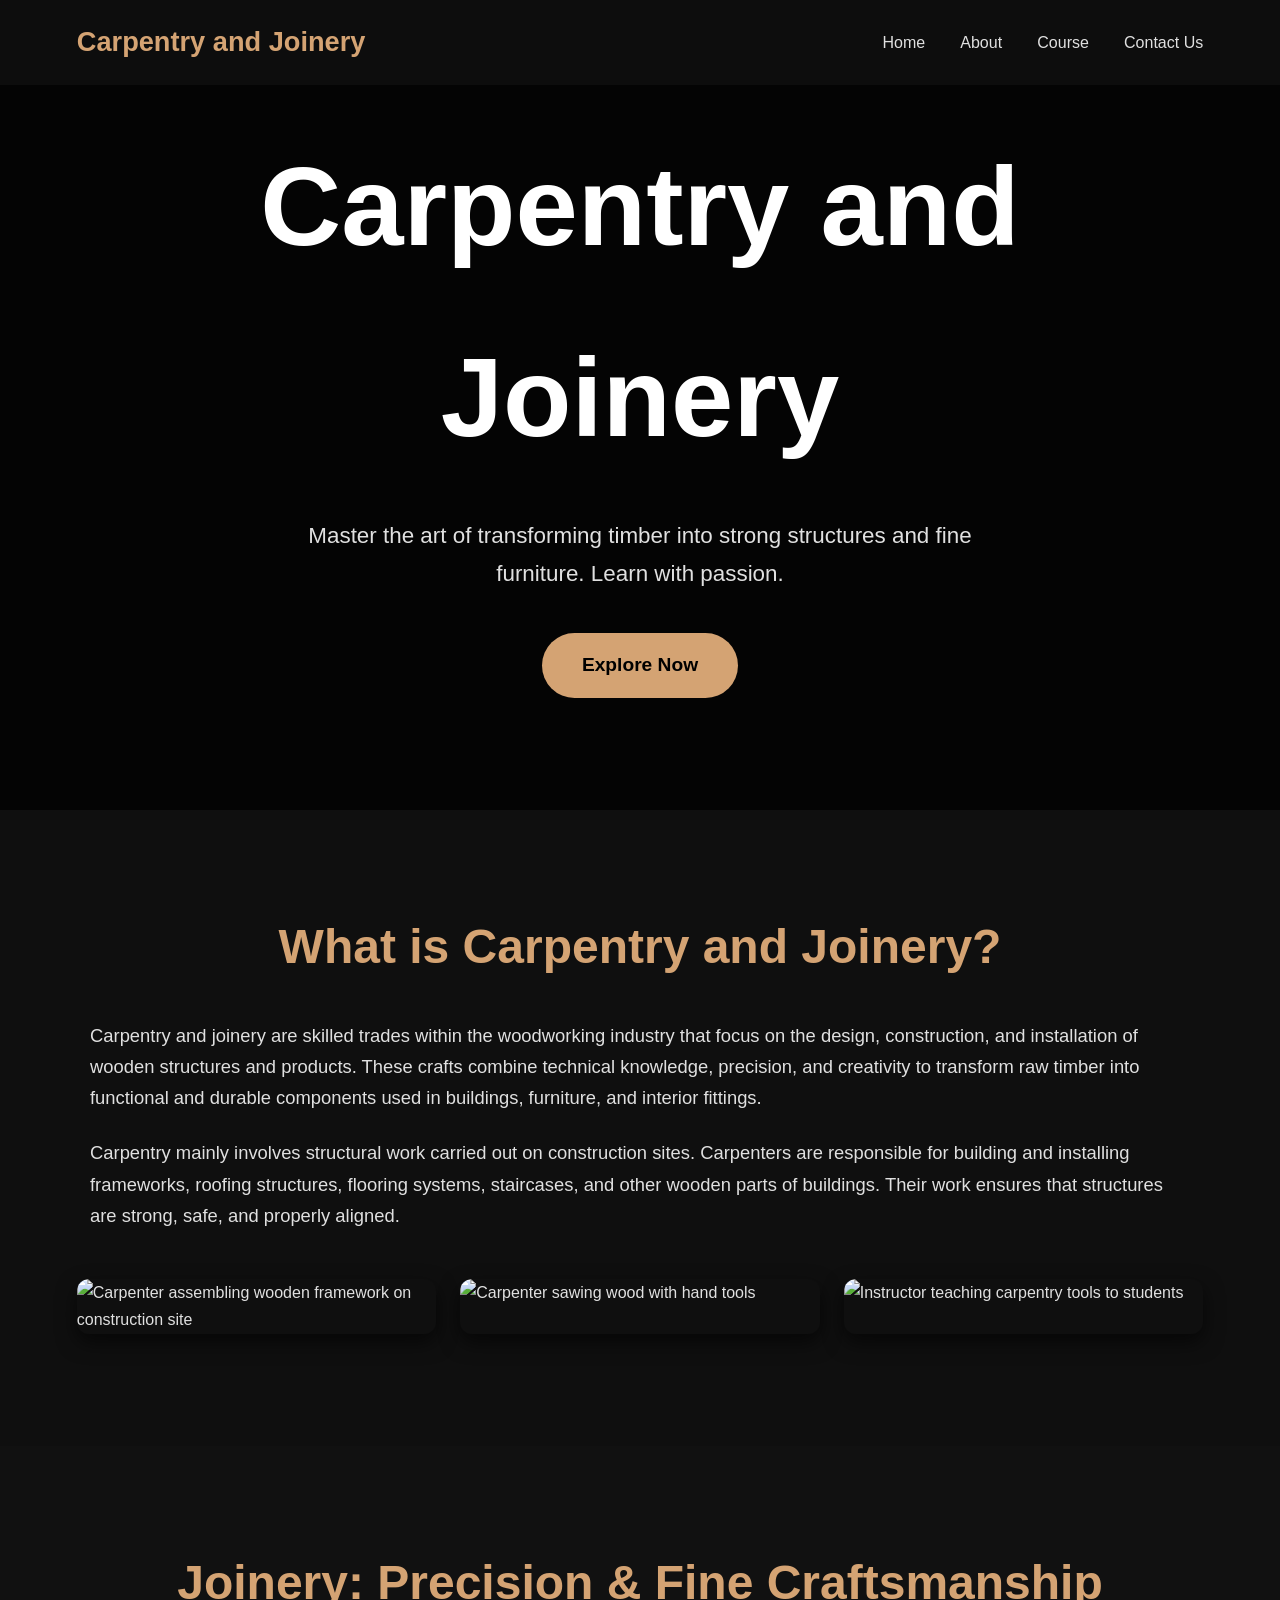
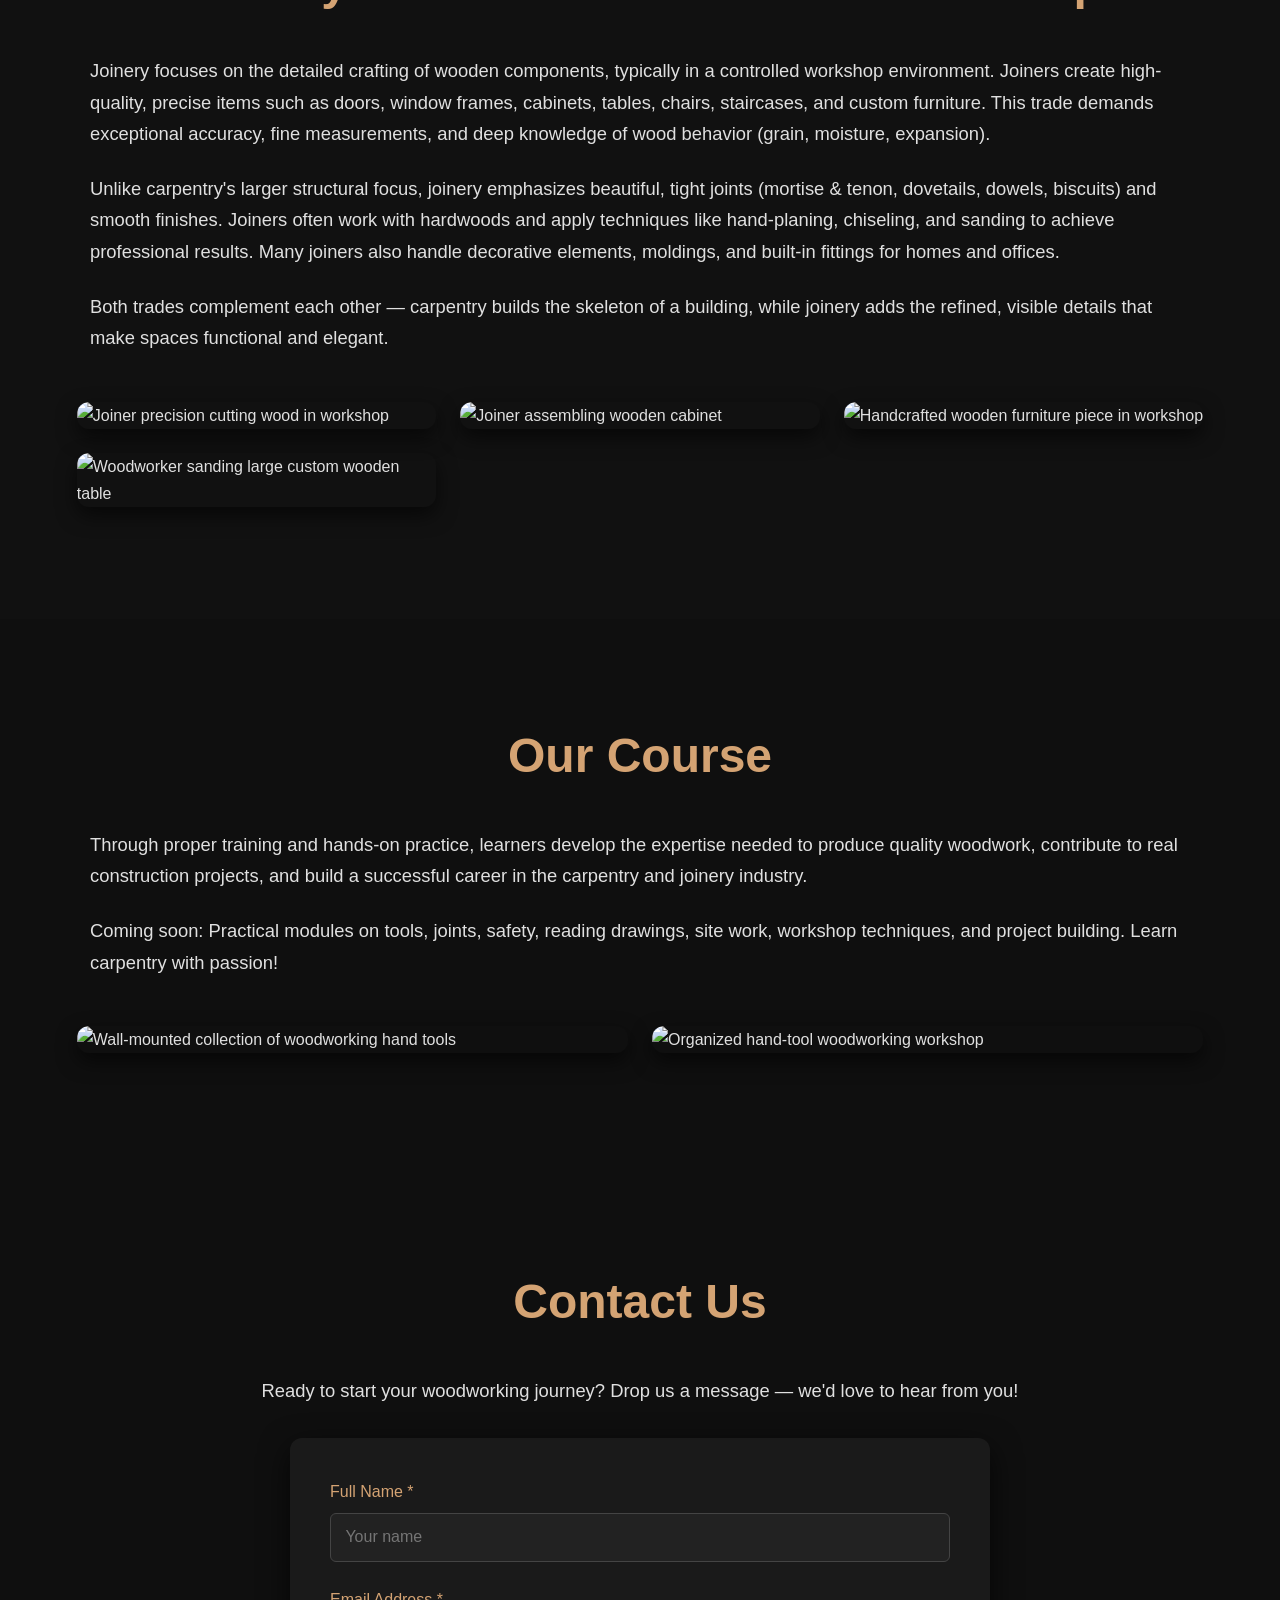
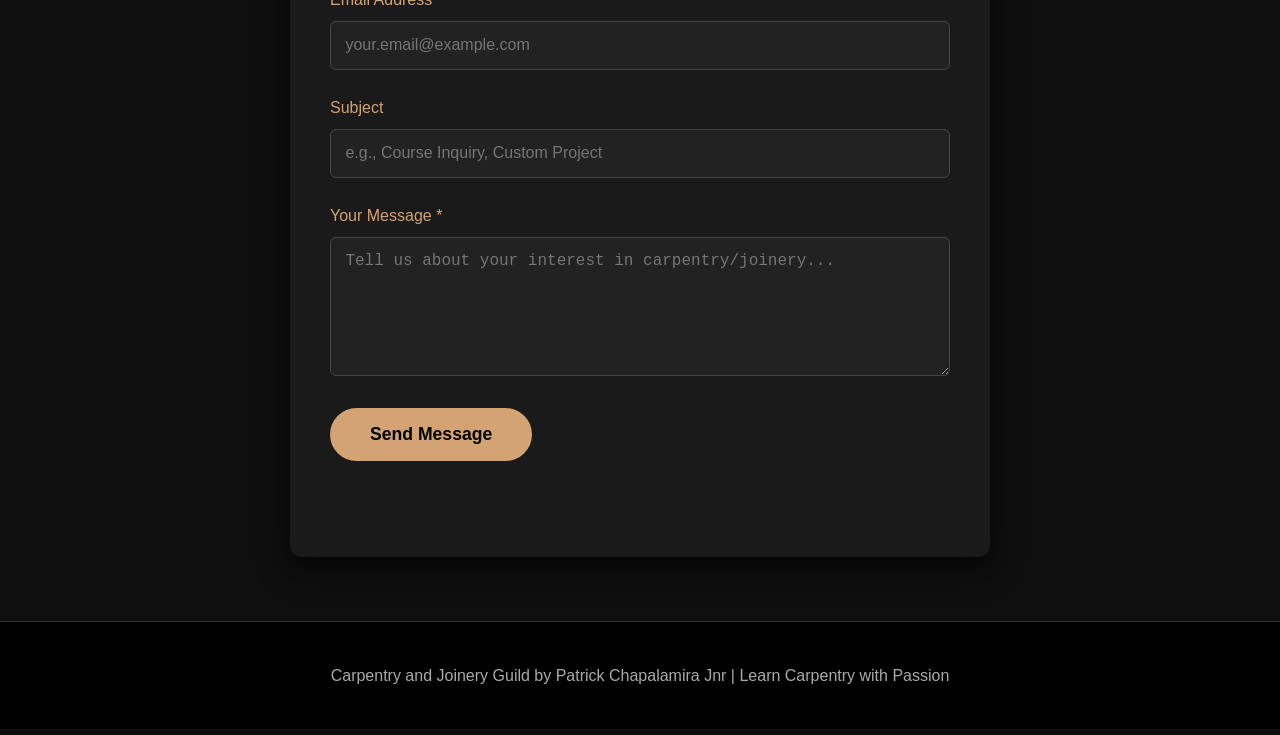
==== index.html @ 45cb9b46 "Add files via upload Initial upload of Carpentry and Joinery Guild website files"" ====
<!DOCTYPE html>
<html lang="en">
<head>
  <meta charset="UTF-8" />
  <meta name="viewport" content="width=device-width, initial-scale=1.0"/>
  <title>Carpentry and Joinery</title>
  <link rel="stylesheet" href="https://cdnjs.cloudflare.com/ajax/libs/font-awesome/6.5.0/css/all.min.css"/>
  <style>
    * {
      margin: 0;
      padding: 0;
      box-sizing: border-box;
    }

    body {
      font-family: 'Segoe UI', Tahoma, Geneva, Verdana, sans-serif;
      background-color: #0f0f0f;
      color: #e0e0e0;
      line-height: 1.7;
    }

    header {
      position: fixed;
      top: 0;
      width: 100%;
      padding: 1.2rem 6%;
      background: rgba(15, 15, 15, 0.9);
      backdrop-filter: blur(10px);
      z-index: 1000;
      display: flex;
      justify-content: space-between;
      align-items: center;
    }

    .logo {
      font-size: 1.7rem;
      font-weight: bold;
      color: #d4a373;
    }

    nav ul {
      display: flex;
      list-style: none;
    }

    nav ul li {
      margin-left: 2.2rem;
    }

    nav ul li a {
      color: #e0e0e0;
      text-decoration: none;
      font-weight: 500;
      transition: color 0.3s;
    }

    nav ul li a:hover {
      color: #d4a373;
    }

    .hero {
      min-height: 90vh;
      display: flex;
      align-items: center;
      justify-content: center;
      text-align: center;
      padding: 0 5%;
      background: linear-gradient(rgba(0,0,0,0.75), rgba(0,0,0,0.75)), url('https://images.pexels.com/photos/17410693/pexels-photo-17410693/free-photo-of-man-standing-with-drill-on-house-construction.jpeg?auto=compress&cs=tinysrgb&w=1260&h=750&dpr=1') no-repeat center/cover;
      position: relative;
    }

    .hero-content {
      max-width: 900px;
    }

    .hero h1 {
      font-size: clamp(3.5rem, 9vw, 7rem);
      font-weight: 900;
      margin-bottom: 1.5rem;
      color: #fff;
    }

    .hero p {
      font-size: 1.4rem;
      max-width: 700px;
      margin: 0 auto 2.5rem;
    }

    .cta-btn {
      display: inline-block;
      background: #d4a373;
      color: #000;
      padding: 1rem 2.5rem;
      border-radius: 50px;
      text-decoration: none;
      font-weight: bold;
      font-size: 1.2rem;
      transition: all 0.3s;
    }

    .cta-btn:hover {
      background: #e0c08a;
      transform: translateY(-4px);
    }

    section {
      padding: 6rem 6% 4rem;
    }

    h2 {
      font-size: 3rem;
      color: #d4a373;
      margin-bottom: 2rem;
      text-align: center;
    }

    .content {
      max-width: 1100px;
      margin: 0 auto;
      font-size: 1.15rem;
    }

    .content p {
      margin-bottom: 1.5rem;
    }

    .images-grid {
      display: grid;
      grid-template-columns: repeat(auto-fit, minmax(300px, 1fr));
      gap: 1.5rem;
      margin: 3rem 0;
    }

    .images-grid img {
      width: 100%;
      height: auto;
      border-radius: 12px;
      box-shadow: 0 8px 20px rgba(0,0,0,0.6);
      transition: transform 0.3s;
    }

    .images-grid img:hover {
      transform: scale(1.04);
    }

    .joinery-section {
      background: #111;
    }

    /* Contact Form Styles */
    #contact form {
      max-width: 700px;
      margin: 0 auto;
      background: #1a1a1a;
      padding: 2.5rem;
      border-radius: 12px;
      box-shadow: 0 10px 30px rgba(0,0,0,0.7);
    }

    #contact label {
      display: block;
      margin-bottom: 0.5rem;
      font-weight: 500;
      color: #d4a373;
    }

    #contact input,
    #contact textarea {
      width: 100%;
      padding: 0.9rem;
      margin-bottom: 1.5rem;
      background: #222;
      border: 1px solid #444;
      border-radius: 6px;
      color: #e0e0e0;
      font-size: 1rem;
    }

    #contact input:focus,
    #contact textarea:focus {
      outline: none;
      border-color: #d4a373;
      box-shadow: 0 0 8px rgba(212, 163, 115, 0.3);
    }

    #contact button {
      background: #d4a373;
      color: #000;
      padding: 1rem 2.5rem;
      border: none;
      border-radius: 50px;
      font-weight: bold;
      font-size: 1.1rem;
      cursor: pointer;
      transition: all 0.3s;
    }

    #contact button:hover:not(:disabled) {
      background: #e0c08a;
      transform: translateY(-3px);
    }

    #contact button:disabled {
      opacity: 0.6;
      cursor: not-allowed;
    }

    #contact .honeypot {
      display: none;
    }

    #form-status {
      margin-top: 1.5rem;
      padding: 1rem;
      border-radius: 6px;
      text-align: center;
      font-weight: 500;
    }

    #form-status.success {
      background: #2e7d32;
      color: white;
    }

    #form-status.error {
      background: #c62828;
      color: white;
    }

    footer {
      text-align: center;
      padding: 2.5rem;
      background: #000;
      font-size: 1rem;
      color: #aaa;
      border-top: 1px solid #333;
    }

    @media (max-width: 768px) {
      header {
        padding: 1rem 5%;
        flex-direction: column;
        gap: 1rem;
      }

      nav ul li {
        margin: 0 1.2rem;
      }

      .hero {
        min-height: 70vh;
        padding: 8rem 5% 4rem;
      }

      h2 {
        font-size: 2.4rem;
      }

      #contact form {
        padding: 1.8rem;
      }
    }
  </style>
</head>
<body>

  <header>
    <div class="logo">Carpentry and Joinery</div>
    <nav>
      <ul>
        <li><a href="#home">Home</a></li>
        <li> <a href="about.html">About</a>
        <li><a href="courses.html">Course</a></li>
        <li><a href="contact">Contact Us</a></li>
      </ul>
    </nav>
  </header>

  <section class="hero" id="home">
    <div class="hero-content">
      <h1>Carpentry and Joinery</h1>
      <p>Master the art of transforming timber into strong structures and fine furniture. Learn with passion.</p>
      <a href="#about" class="cta-btn">Explore Now</a>
    </div>
  </section>

  <section id="about">
    <h2>What is Carpentry and Joinery?</h2>
    <div class="content">
      <p>Carpentry and joinery are skilled trades within the woodworking industry that focus on the design, construction, and installation of wooden structures and products. These crafts combine technical knowledge, precision, and creativity to transform raw timber into functional and durable components used in buildings, furniture, and interior fittings.</p>
      
      <p>Carpentry mainly involves structural work carried out on construction sites. Carpenters are responsible for building and installing frameworks, roofing structures, flooring systems, staircases, and other wooden parts of buildings. Their work ensures that structures are strong, safe, and properly aligned.</p>
    </div>
    <div class="images-grid">
      <img src="https://thumbs.dreamstime.com/b/skilled-carpenter-focuses-assembling-wooden-beams-standing-inside-house-structure-sunny-day-works-framework-under-334427696.jpg" alt="Carpenter assembling wooden framework on construction site">
      <img src="https://airtasker-seo-assets-prod.s3.amazonaws.com/en_US/1696204391639-carpenter-cutting-wood.jpg" alt="Carpenter sawing wood with hand tools">
      <img src="https://images.squarespace-cdn.com/content/v1/594ac91fd1758e19a10c0d10/512896d6-ef97-4a69-a49c-15c70b4e2941/_DSC0748.jpg" alt="Instructor teaching carpentry tools to students">
    </div>
  </section>

  <section id="joinery" class="joinery-section">
    <h2>Joinery: Precision & Fine Craftsmanship</h2>
    <div class="content">
      <p>Joinery focuses on the detailed crafting of wooden components, typically in a controlled workshop environment. Joiners create high-quality, precise items such as doors, window frames, cabinets, tables, chairs, staircases, and custom furniture. This trade demands exceptional accuracy, fine measurements, and deep knowledge of wood behavior (grain, moisture, expansion).</p>
      
      <p>Unlike carpentry's larger structural focus, joinery emphasizes beautiful, tight joints (mortise & tenon, dovetails, dowels, biscuits) and smooth finishes. Joiners often work with hardwoods and apply techniques like hand-planing, chiseling, and sanding to achieve professional results. Many joiners also handle decorative elements, moldings, and built-in fittings for homes and offices.</p>
      
      <p>Both trades complement each other — carpentry builds the skeleton of a building, while joinery adds the refined, visible details that make spaces functional and elegant.</p>
    </div>
    <div class="images-grid">
      <img src="https://cdn.fastpixel.io/fp/ret_img+v_bcdc+w_1182+h_788+q_lossy+to_webp/mgbjoinery.com.au%2Fwp-content%2Fuploads%2F2024%2F11%2FUnderstanding-the-Basics-of-Joinery-1-2048x1365.webp" alt="Joiner precision cutting wood in workshop">
      <img src="https://blog.axminstertools.com/wp-content/uploads/2017/11/cabinetmaking_tools_cabinetmaker.jpg" alt="Joiner assembling wooden cabinet">
      <img src="https://www.finewoodworking.com/app/uploads/2024/10/011313022-martin-59-700x526.jpg" alt="Handcrafted wooden furniture piece in workshop">
      <img src="https://images.squarespace-cdn.com/content/v1/538ec64ee4b0a08b2055b97c/940ca278-2489-4c7a-890c-0f36af5193fc/_DSC3778.jpg" alt="Woodworker sanding large custom wooden table">
    </div>
  </section>

  <section id="course">
    <h2>Our Course</h2>
    <div class="content">
      <p>Through proper training and hands-on practice, learners develop the expertise needed to produce quality woodwork, contribute to real construction projects, and build a successful career in the carpentry and joinery industry.</p>
      <p>Coming soon: Practical modules on tools, joints, safety, reading drawings, site work, workshop techniques, and project building. Learn carpentry with passion!</p>
    </div>
    <div class="images-grid">
      <img src="https://jcblhandtools.com/wp-content/uploads/2023/12/Woodworking-Hand-Tools-For-Carpentry-JCBL-Hand-Tools.webp" alt="Wall-mounted collection of woodworking hand tools">
      <img src="https://www.theenglishwoodworker.com/wp-content/uploads/2019/01/workshop-for-hand-tool-woodworking.jpg" alt="Organized hand-tool woodworking workshop">
    </div>
  </section>

  <section id="contact">
    <h2>Contact Us</h2>
    <div class="content" style="text-align:center; margin-bottom: 2rem;">
      <p>Ready to start your woodworking journey? Drop us a message — we'd love to hear from you!</p>
    </div>

    <form id="contact-form" action="https://formspree.io/f/mqeyzelj" method="POST">
      <input type="text" name="_gotcha" class="honeypot" style="display:none;" /> <!-- Anti-spam honeypot -->

      <label for="name">Full Name *</label>
      <input type="text" id="name" name="name" required placeholder="Your name">

      <label for="email">Email Address *</label>
      <input type="email" id="email" name="email" required placeholder="your.email@example.com">

      <label for="subject">Subject</label>
      <input type="text" id="subject" name="subject" placeholder="e.g., Course Inquiry, Custom Project">

      <label for="message">Your Message *</label>
      <textarea id="message" name="message" rows="6" required placeholder="Tell us about your interest in carpentry/joinery..."></textarea>

      <button type="submit" id="submit-btn">Send Message</button>

      <p id="form-status"></p>
    </form>
  </section>

  <footer>
    Carpentry and Joinery Guild by Patrick Chapalamira Jnr | Learn Carpentry with Passion
  </footer>

  <script>
    // Smooth scrolling for nav links
    document.querySelectorAll('a[href^="#"]').forEach(anchor => {
      anchor.addEventListener('click', function(e) {
        e.preventDefault();
        document.querySelector(this.getAttribute('href')).scrollIntoView({
          behavior: 'smooth'
        });
      });
    });

    // AJAX Form Submission
    const form = document.getElementById("contact-form");
    const status = document.getElementById("form-status");
    const submitBtn = document.getElementById("submit-btn");

    form.addEventListener("submit", async function(e) {
      e.preventDefault();
      status.textContent = "";
      status.className = "";
      submitBtn.disabled = true;
      submitBtn.textContent = "Sending...";

      try {
        const data = new FormData(form);
        
        const response = await fetch(form.action, {
          method: form.method,
          body: data,
          headers: {
            'Accept': 'application/json'
          }
        });

        if (response.ok) {
          status.textContent = "Thanks! Your message has been sent successfully. We'll get back to you soon.";
          status.className = "success";
          form.reset();
        } else {
          const errorData = await response.json();
          status.textContent = errorData.error || "Oops! There was a problem sending your message. Please try again.";
          status.className = "error";
        }
      } catch (error) {
        status.textContent = "Network error. Please check your connection and try again.";
        status.className = "error";
      } finally {
        submitBtn.disabled = false;
        submitBtn.textContent = "Send Message";
      }
    });
  </script>

</body>
</html>
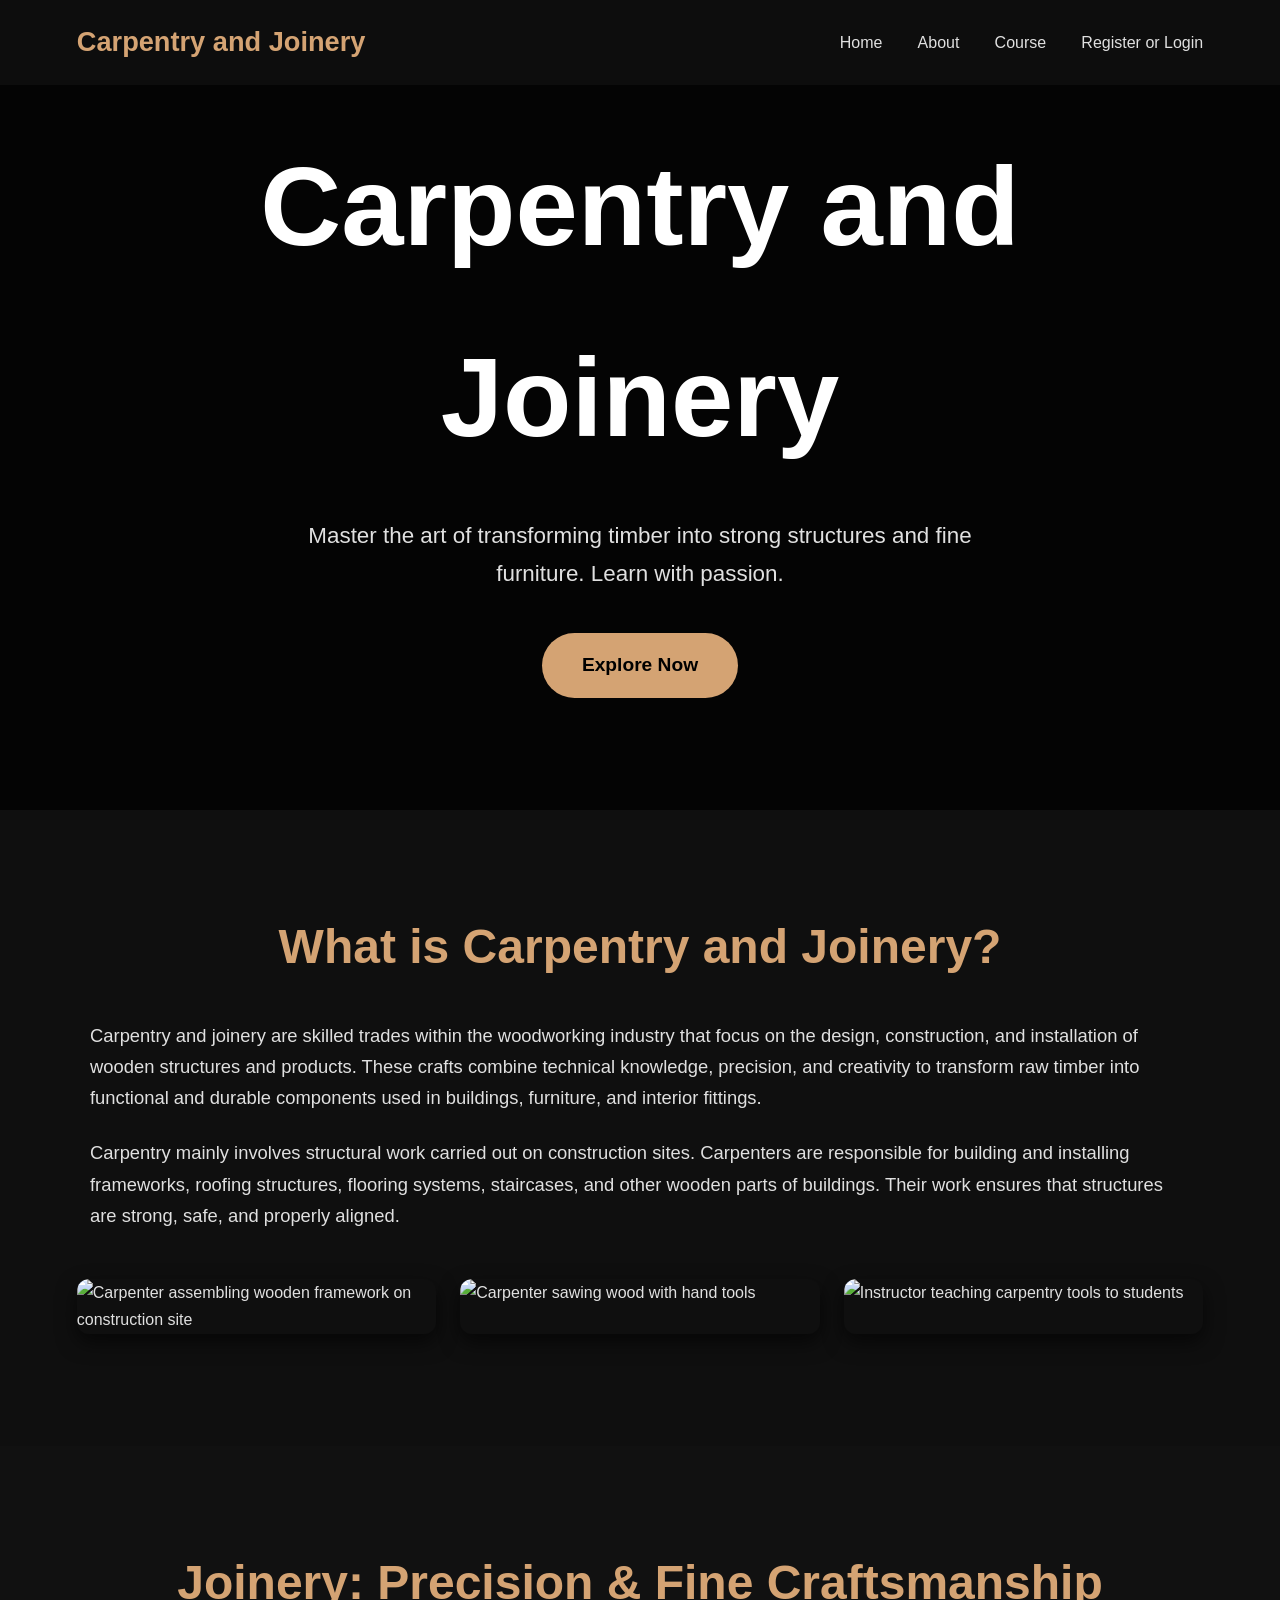
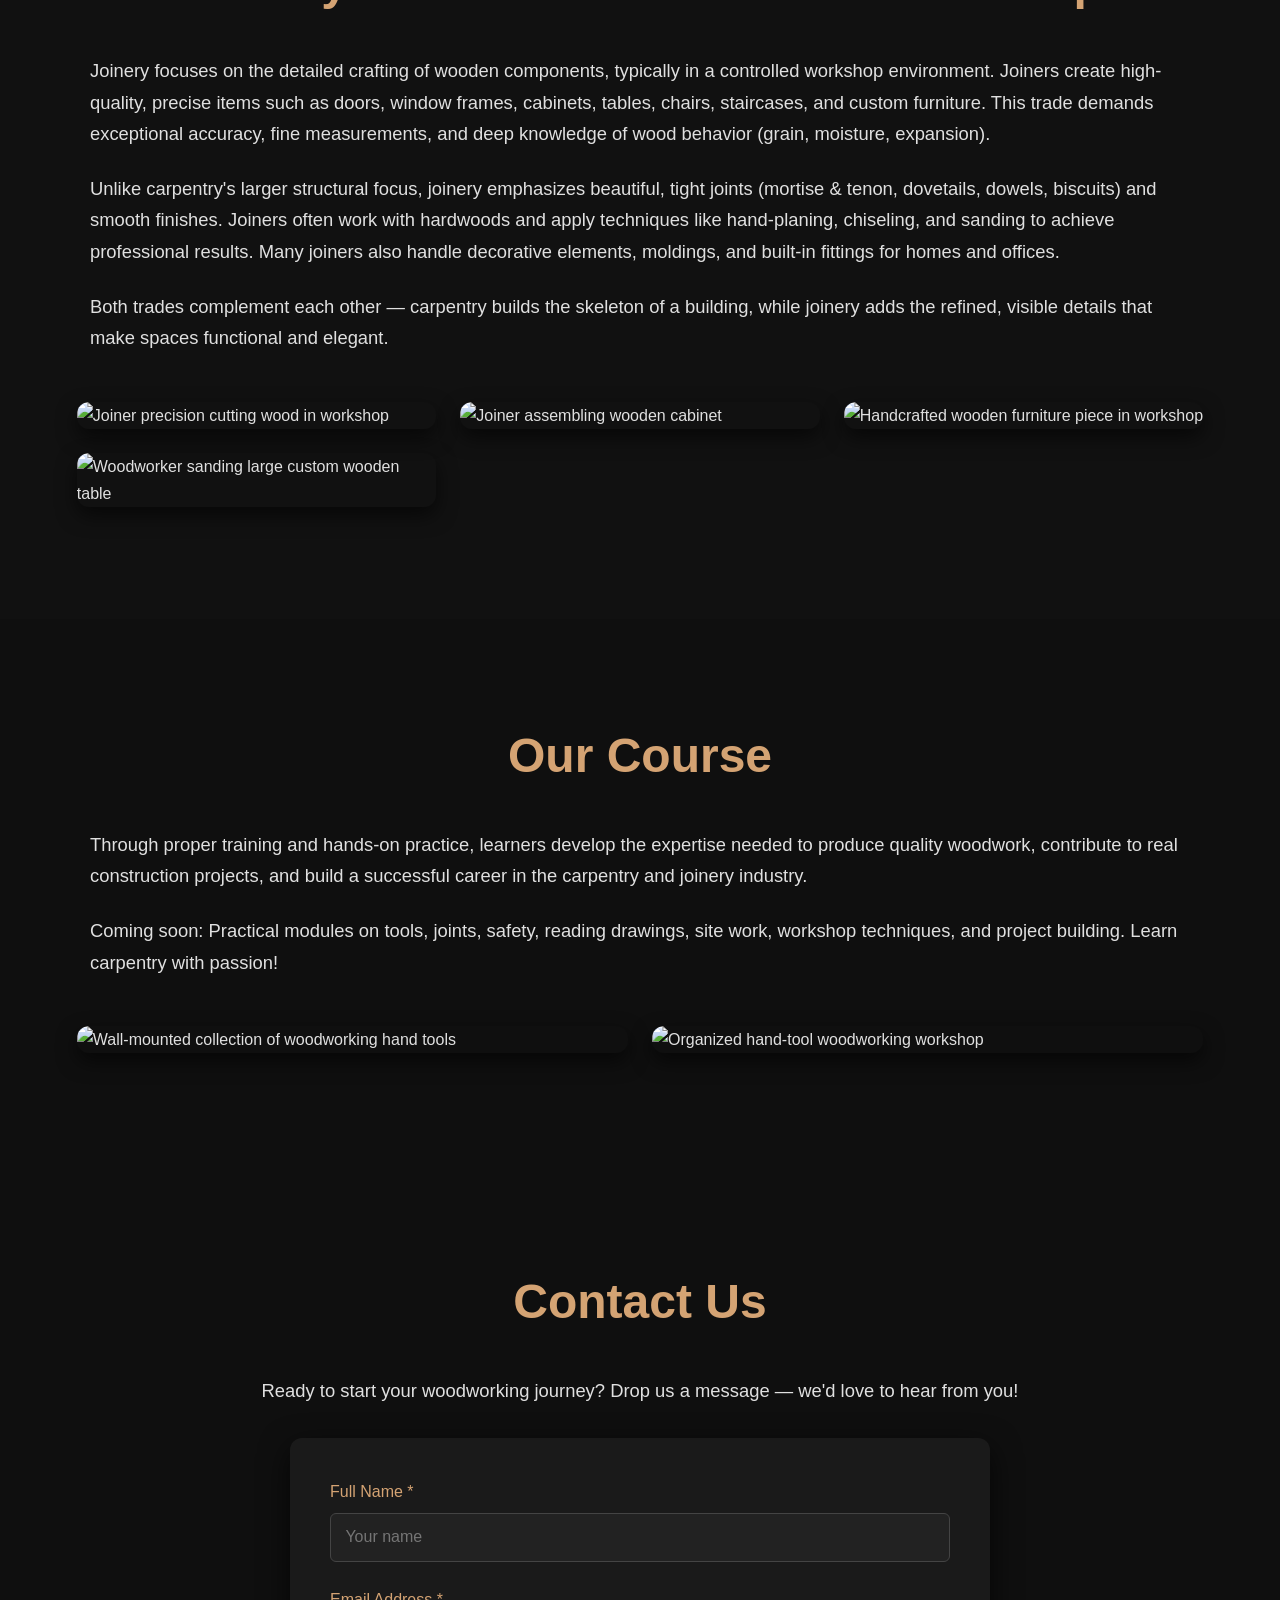
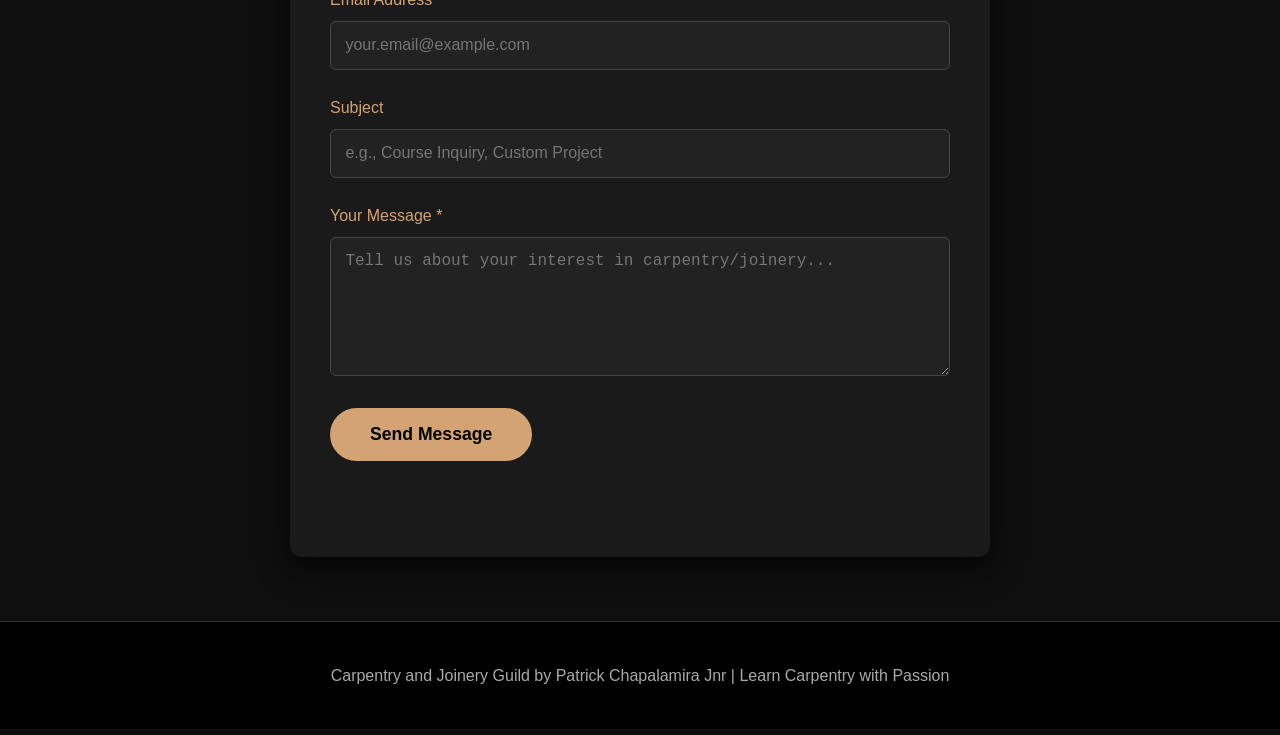
==== commit 9dc40731: "Update index.html" ====
--- a/index.html
+++ b/index.html
@@ -271,7 +271,7 @@
         <li><a href="#home">Home</a></li>
         <li> <a href="about.html">About</a>
         <li><a href="courses.html">Course</a></li>
-        <li><a href="contact">Contact Us</a></li>
+        <li><a href="contact">Register or Login</a></li>
       </ul>
     </nav>
   </header>
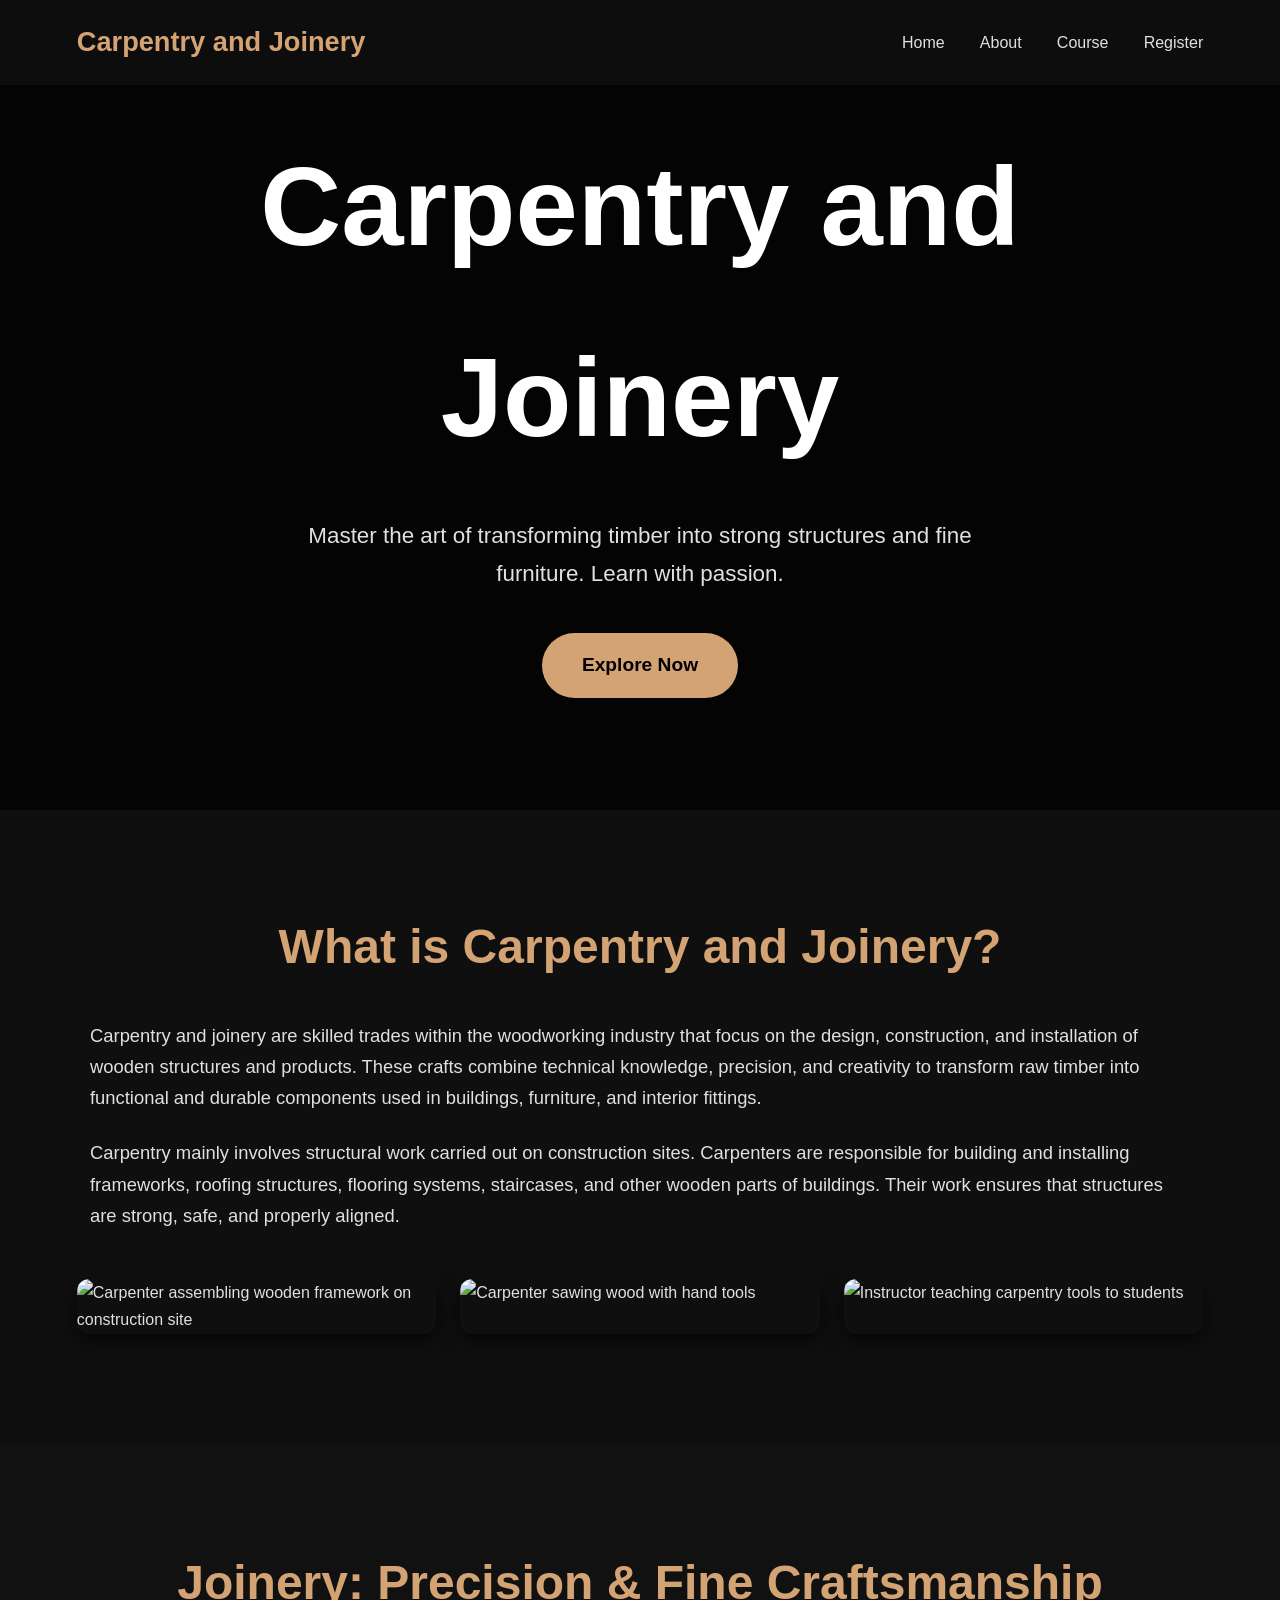
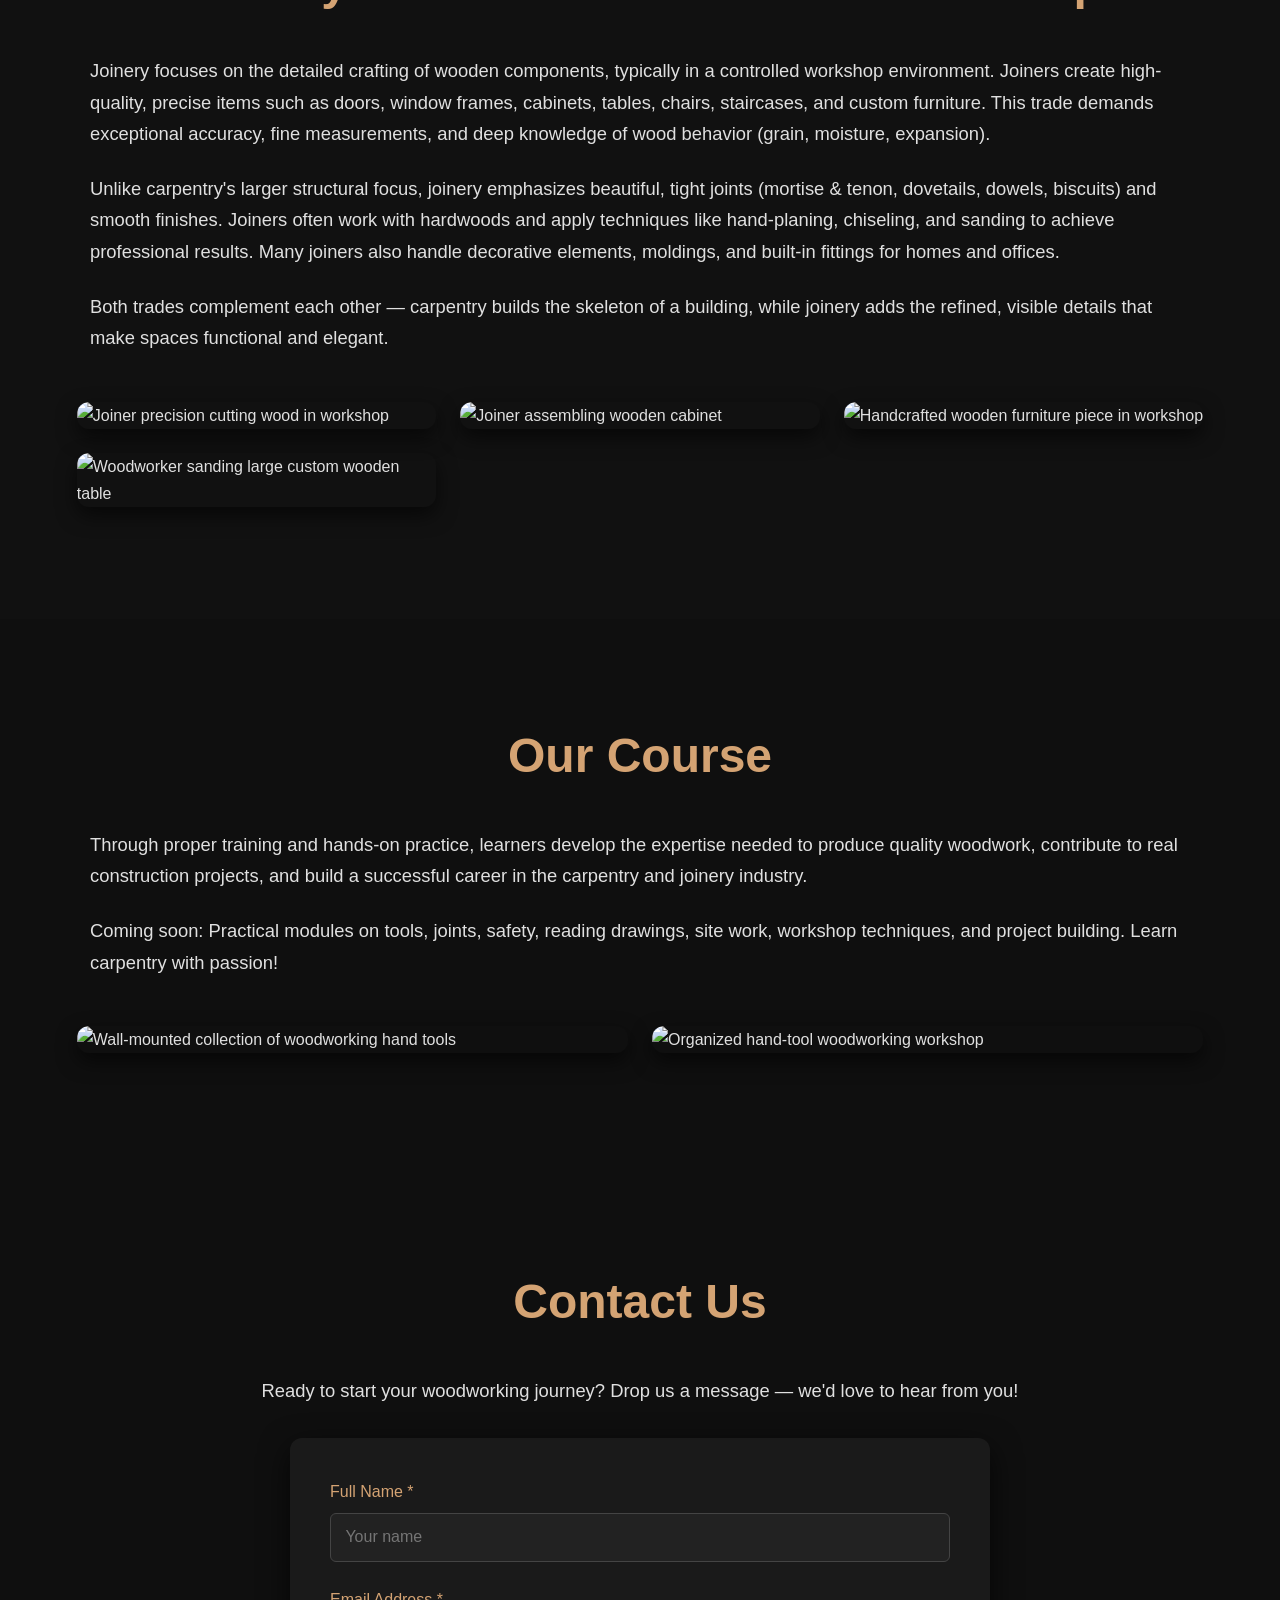
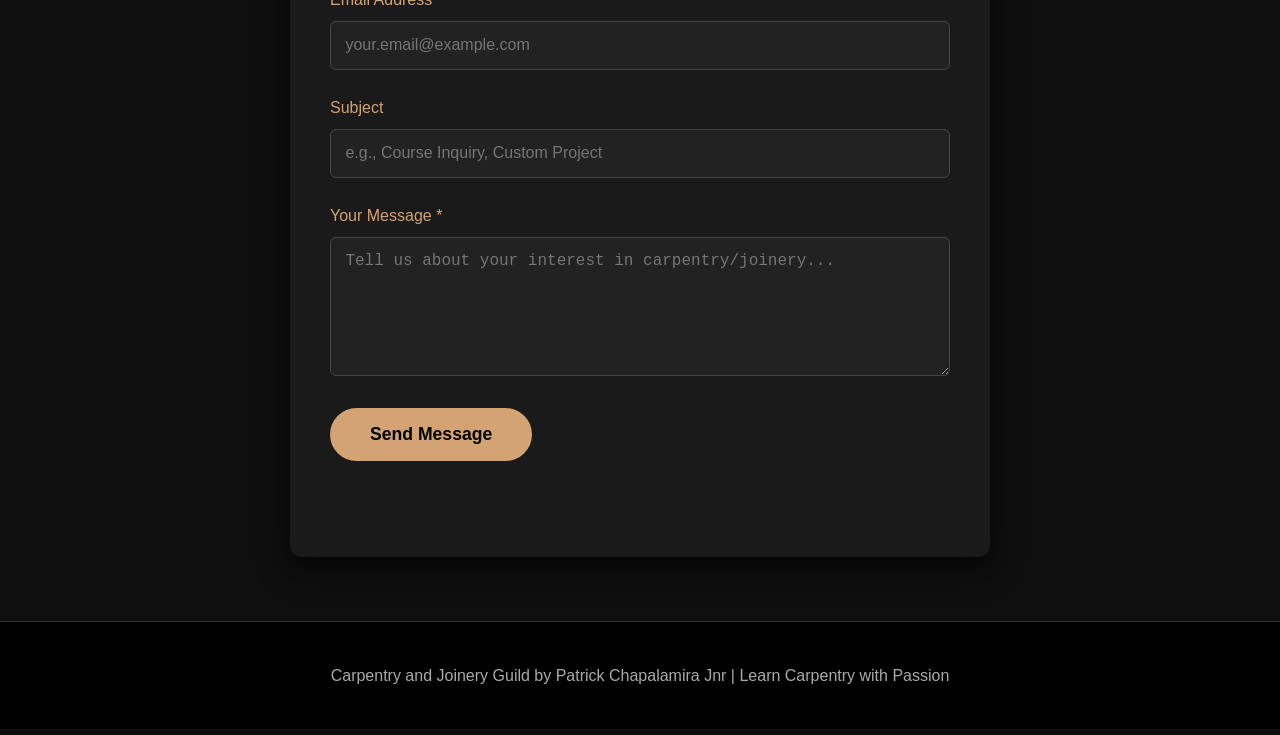
==== commit 97275de8: "Update index.html" ====
--- a/index.html
+++ b/index.html
@@ -271,7 +271,7 @@
         <li><a href="#home">Home</a></li>
         <li> <a href="about.html">About</a>
         <li><a href="courses.html">Course</a></li>
-        <li><a href="contact">Register or Login</a></li>
+        <li><a href="contact">Register </a></li>
       </ul>
     </nav>
   </header>
